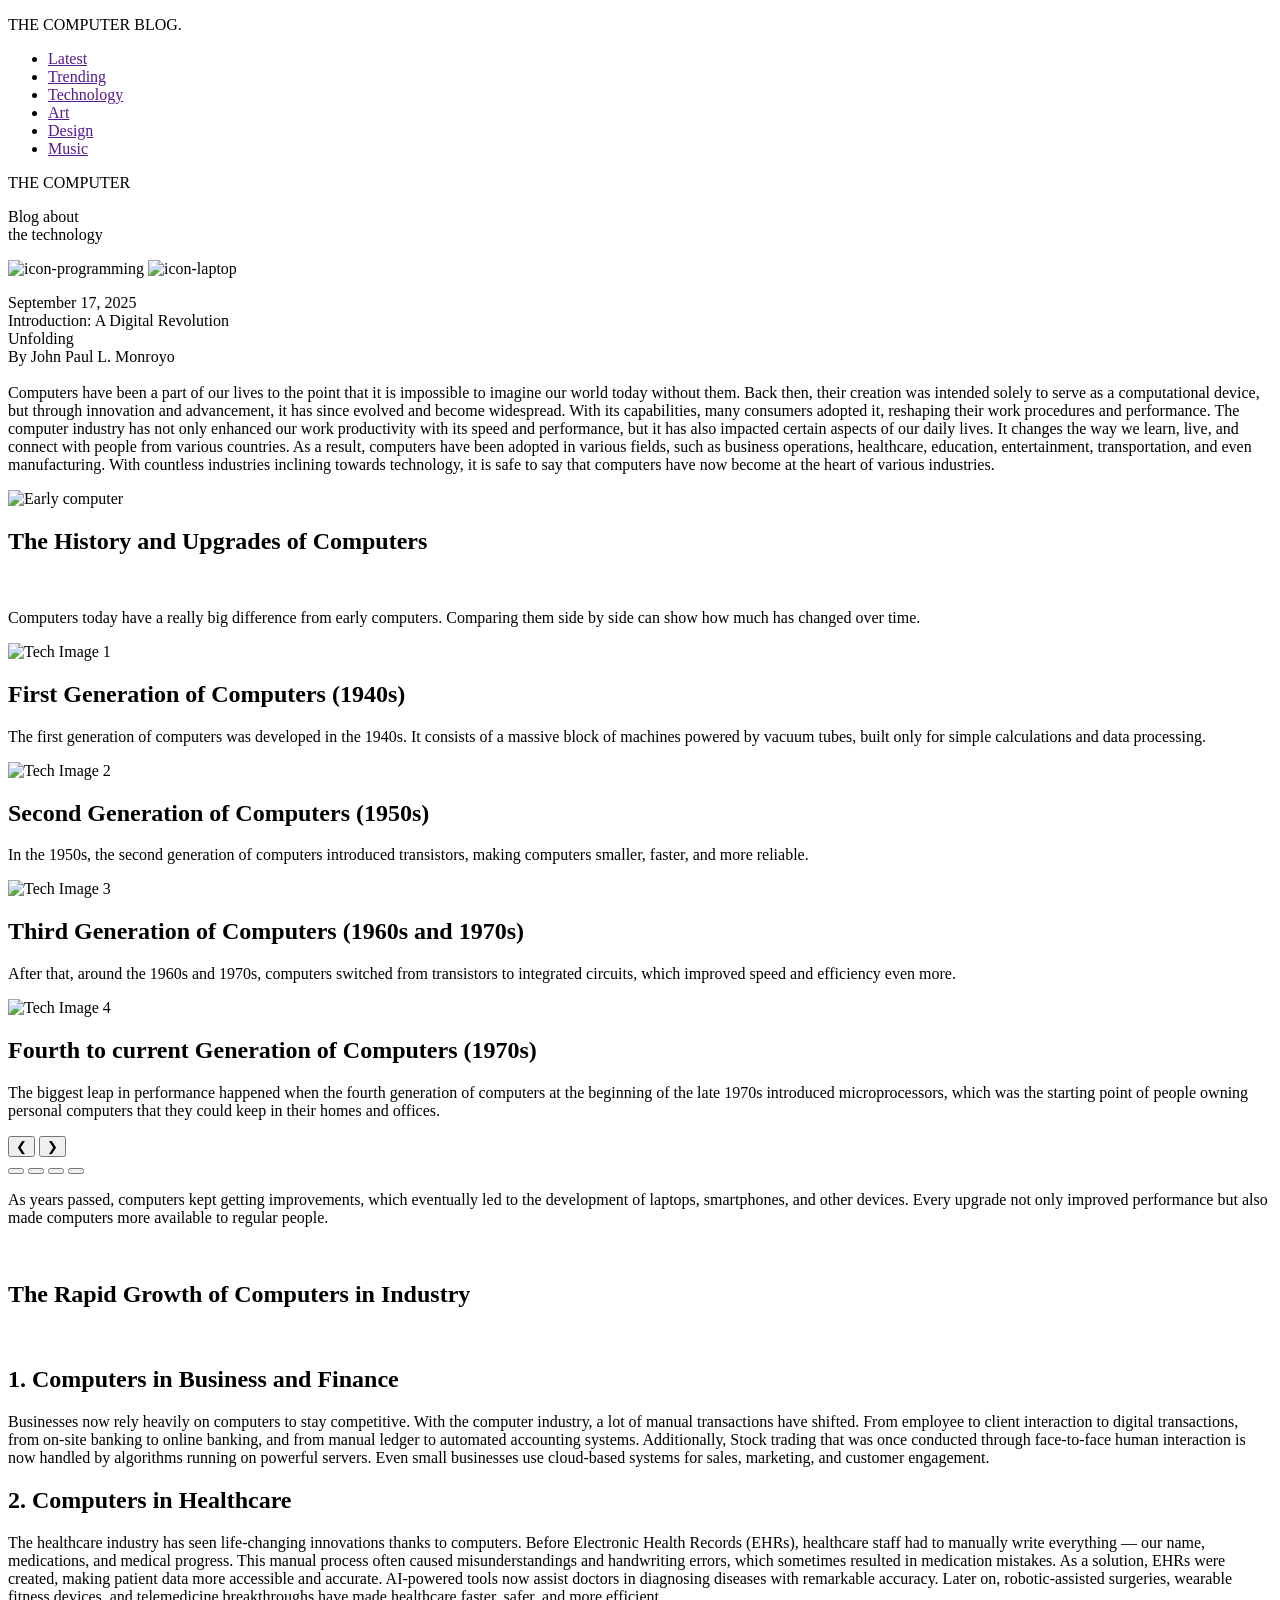
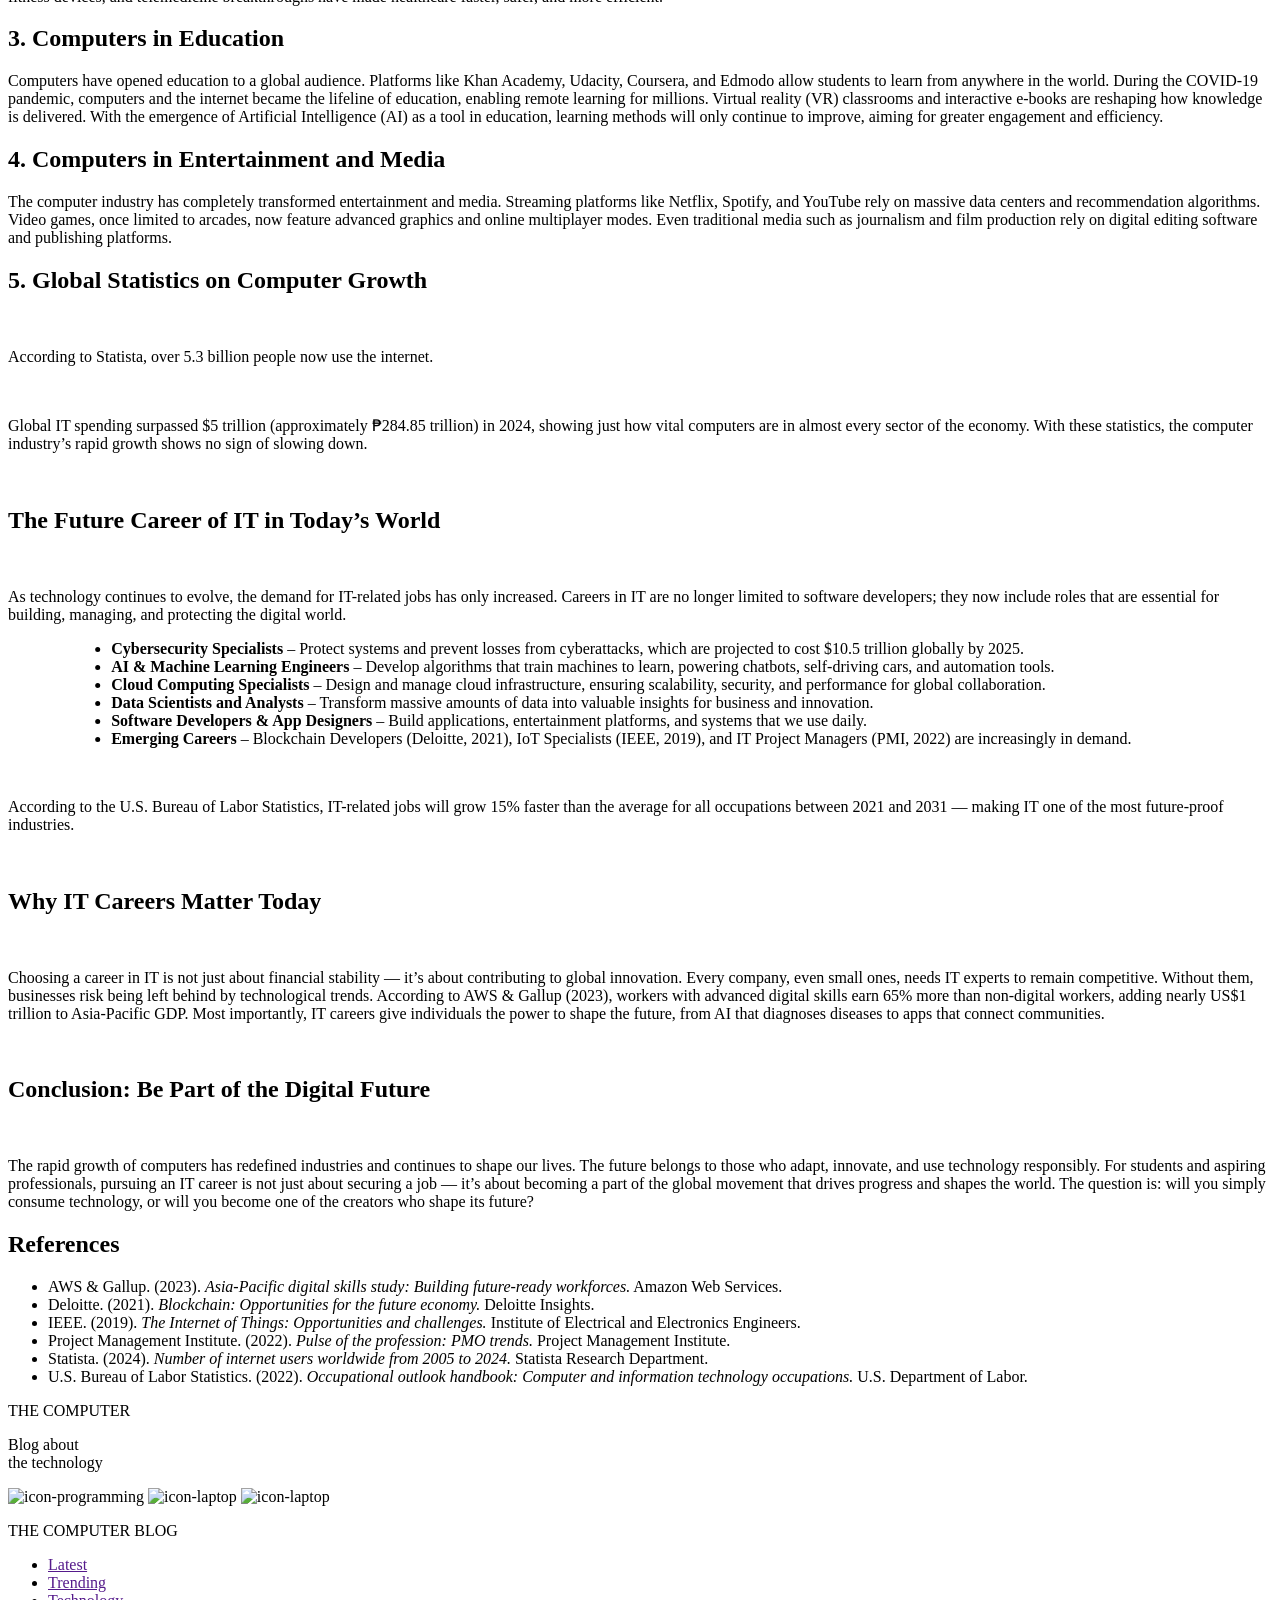
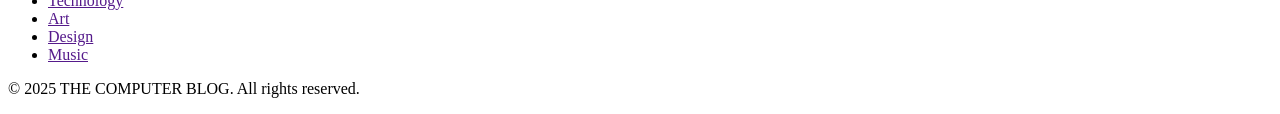
==== index.html @ 82be273a "Update and rename blog.html to index.html" ====
<!DOCTYPE html>
<html lang="en">
<head>
  <meta charset="UTF-8">
  <meta name="viewport" content="width=device-width, initial-scale=1.0">
  <title>The Canvas Blog</title>
  <link rel="stylesheet" href="/css/blog.css">
  <link rel="preconnect" href="https://fonts.googleapis.com">
  <link rel="preconnect" href="https://fonts.gstatic.com" crossorigin>
  <link href="https://fonts.googleapis.com/css2?family=Poppins:ital,wght@0,100;0,200;0,300;0,400;0,500;0,600;0,700;0,800;0,900;1,100;1,200;1,300;1,400;1,500;1,600;1,700;1,800;1,900&display=swap" rel="stylesheet">
  <style>
   
  </style>
</head>
<body>
  <header>
    <div class="top_content">
      <p class="title">THE COMPUTER BLOG.</p> 
      <nav>
        <ul>
          <li><a href="">Latest</a></li>
          <li><a href="">Trending</a></li>
          <li><a href="">Technology</a></li>
          <li><a href="">Art</a></li>
          <li><a href="">Design</a></li>
          <li><a href="">Music</a></li>
        </ul>
      </nav>
    </div>

    <div class="after_top_content addPaddingTop1 addPaddingBottom1">
      <div class="meta_holder">
        <p class="blogs_name">THE COMPUTER</p>
        <p class="blog_description">Blog about <br> the technology</p>
      </div>
      <div class="icons_after_top_content">
        <span class="icon"><img src="/img/web-programming.png" alt="icon-programming"></span>
        <span class="icon"><img src="/img/laptop.png" alt="icon-laptop"></span>
      </div>
    </div>

    <div class="introduction">
      <p class="intro-para">
        <span class="date">September 17, 2025</span><br>
        <span class="intro-title">Introduction: A Digital Revolution <br> Unfolding</span><br>
        <span class="author-name">By John Paul L. Monroyo</span><br><br>
        Computers have been a part of our lives to the point that it is impossible to imagine our world today
        without them. Back then, their creation was intended solely to serve as a computational device, but
        through innovation and advancement, it has since evolved and become widespread.
        With its capabilities, many consumers adopted it, reshaping their work procedures and
        performance. The computer industry has not only enhanced our work productivity with its speed
        and performance, but it has also impacted certain aspects of our daily lives.
        It changes the way we learn, live, and connect with people from various countries.
        As a result, computers have been adopted in various fields, such as business operations,
        healthcare, education, entertainment, transportation, and even manufacturing. With countless
        industries inclining towards technology, it is safe to say that computers have now become at the
        heart of various industries.
      </p>
      <img src="/img/early-computer.jpg" alt="Early computer" class="intro_computers_img">
    </div>
  </header>

  <div class="body">
    <section class="blog-section">
      <h2 class="big">The History and Upgrades of Computers</h2>
      <br>
      <p>
        Computers today have a really big difference from early computers. Comparing them side by side
            can show how much has changed over time. 
      </p>
      <div class="carousel">
      <div class="carousel-track">
        <div class="carousel-slide">
          <img src="/img/ENIAC-changing_a_tube_(cropped).jpg" alt="Tech Image 1">
          <div class="carousel-text">
            <h2>First Generation of Computers (1940s)</h2>
            <p>The first generation of computers was developed in the 1940s. It consists of a massive block of
            machines powered by vacuum tubes, built only for simple calculations and data processing.</p>
          </div>
        </div>
        <div class="carousel-slide">
          <img src="/img/harwell_cadet.jpg" alt="Tech Image 2">
          <div class="carousel-text">
            <h2>Second Generation of Computers (1950s)</h2>
            <p>In the 1950s, the second generation of computers introduced transistors, making computers
            smaller, faster, and more reliable. </p>
          </div>
        </div>
        <div class="carousel-slide">
          <img src="/img/NV_0222_Steber_Figure02.jpg" alt="Tech Image 3">
          <div class="carousel-text">
            <h2>Third Generation of Computers (1960s and 1970s)</h2>
            <p>After that, around the 1960s and 1970s, computers switched
            from transistors to integrated circuits, which improved speed and efficiency even more.</p>
          </div>
        </div>
        <div class="carousel-slide">
          <img src="/img/images (1).jpeg" alt="Tech Image 4">
          <div class="carousel-text">
            <h2>Fourth to current Generation of Computers (1970s)</h2>
            <p>The biggest leap in performance happened when the fourth generation of computers at the
            beginning of the late 1970s introduced microprocessors, which was the starting point of people
            owning personal computers that they could keep in their homes and offices.</p>
          </div>
        </div>
      </div>
      <button class="carousel-btn prev">&#10094;</button>
      <button class="carousel-btn next">&#10095;</button>
      <div class="carousel-indicators">
        <button class="active"></button>
        <button></button>
        <button></button>
        <button></button>
      </div>
    </div>
      <p>
            As years passed, computers kept getting improvements, which eventually led to the development of
            laptops, smartphones, and other devices. Every upgrade not only improved performance but also
            made computers more available to regular people.</p>
            <br>
    </section>

    <section class="blog-section">
  <h2 class="big">The Rapid Growth of Computers in Industry</h2>
  <br>

  <div class="accordion">
    <h2>1. Computers in Business and Finance</h2>
    <p>Businesses now rely heavily on computers to stay competitive. With the computer industry, a lot of
      manual transactions have shifted. From employee to client interaction to digital transactions, from
      on-site banking to online banking, and from manual ledger to automated accounting systems.
      Additionally, Stock trading that was once conducted through face-to-face human interaction is now
      handled by algorithms running on powerful servers. Even small businesses use cloud-based
      systems for sales, marketing, and customer engagement.</p>
  </div>

  <div class="accordion">
    <h2>2. Computers in Healthcare</h2>
    <p>The healthcare industry has seen life-changing innovations thanks to computers.
      Before Electronic Health Records (EHRs), healthcare staff had to manually write everything —
      our name, medications, and medical progress. This manual process often caused
      misunderstandings and handwriting errors, which sometimes resulted in medication mistakes.
      As a solution, EHRs were created, making patient data more accessible and accurate.
      AI-powered tools now assist doctors in diagnosing diseases with remarkable accuracy.
      Later on, robotic-assisted surgeries, wearable fitness devices, and telemedicine breakthroughs
      have made healthcare faster, safer, and more efficient.</p>
  </div>

  <div class="accordion">
    <h2>3. Computers in Education</h2>
    <p>Computers have opened education to a global audience. Platforms like Khan Academy,
      Udacity, Coursera, and Edmodo allow students to learn from anywhere in the world.
      During the COVID-19 pandemic, computers and the internet became the lifeline of education,
      enabling remote learning for millions. Virtual reality (VR) classrooms and interactive e-books
      are reshaping how knowledge is delivered. With the emergence of Artificial Intelligence (AI)
      as a tool in education, learning methods will only continue to improve, aiming for
      greater engagement and efficiency.</p>
  </div>

  <div class="accordion">
    <h2>4. Computers in Entertainment and Media</h2>
    <p>The computer industry has completely transformed entertainment and media.
      Streaming platforms like Netflix, Spotify, and YouTube rely on massive data centers and
      recommendation algorithms. Video games, once limited to arcades, now feature advanced
      graphics and online multiplayer modes. Even traditional media such as journalism and film
      production rely on digital editing software and publishing platforms.</p>
  </div>

  <div class="accordion">
    <h2>5. Global Statistics on Computer Growth</h2>
    <img src="img/internet_users.png" alt="">
    <p>According to Statista, over 5.3 billion people now use the internet.</p>
    <img src="img/it_spending.png" alt="">
    <p> Global IT spending
      surpassed $5 trillion (approximately ₱284.85 trillion) in 2024, showing just how vital
      computers are in almost every sector of the economy. With these statistics, the computer
      industry’s rapid growth shows no sign of slowing down.</p>
  </div>
  <br>
</section>

<script>
document.querySelectorAll('.accordion h2').forEach(h2 => {
  h2.addEventListener('click', () => {
    const parent = h2.parentElement;
    parent.classList.toggle('active');
  });
});
</script>


        <section class="blog-section">
        <h2 class="big">The Future Career of IT in Today’s World</h2>
        <br>
        <p>As technology continues to evolve, the demand for IT-related jobs has only increased.
        Careers in IT are no longer limited to software developers; they now include roles that are
        essential for building, managing, and protecting the digital world.</p>
        
        <ul style="transform: translateX(5%);">
            <li><strong>Cybersecurity Specialists</strong> – Protect systems and prevent losses
            from cyberattacks, which are projected to cost $10.5 trillion globally by 2025.</li>
            <li><strong>AI & Machine Learning Engineers</strong> – Develop algorithms that train
            machines to learn, powering chatbots, self-driving cars, and automation tools.</li>
            <li><strong>Cloud Computing Specialists</strong> – Design and manage cloud infrastructure,
            ensuring scalability, security, and performance for global collaboration.</li>
            <li><strong>Data Scientists and Analysts</strong> – Transform massive amounts of data into
            valuable insights for business and innovation.</li>
            <li><strong>Software Developers & App Designers</strong> – Build applications,
            entertainment platforms, and systems that we use daily.</li>
            <li><strong>Emerging Careers</strong> – Blockchain Developers (Deloitte, 2021),
            IoT Specialists (IEEE, 2019), and IT Project Managers (PMI, 2022) are
            increasingly in demand.</li>
        </ul>
        <br>

        <p>According to the U.S. Bureau of Labor Statistics, IT-related jobs will grow 15% faster
        than the average for all occupations between 2021 and 2031 — making IT one of the most
        future-proof industries.</p>
        </section>

        <br>
        <section class="blog-section">
        <h2 class="big">Why IT Careers Matter Today</h2><br>
        <p>Choosing a career in IT is not just about financial stability — it’s about contributing to
        global innovation. Every company, even small ones, needs IT experts to remain competitive.
        Without them, businesses risk being left behind by technological trends.
        According to AWS & Gallup (2023), workers with advanced digital skills earn
        65% more than non-digital workers, adding nearly US$1 trillion to Asia-Pacific GDP.
        Most importantly, IT careers give individuals the power to shape the future,
        from AI that diagnoses diseases to apps that connect communities.</p>
        </section>
<br>
        <section class="blog-section">
        <h2 class="big">Conclusion: Be Part of the Digital Future</h2><br>
        <p>The rapid growth of computers has redefined industries and continues to shape our lives.
        The future belongs to those who adapt, innovate, and use technology responsibly.
        For students and aspiring professionals, pursuing an IT career is not just about securing
        a job — it’s about becoming a part of the global movement that drives progress and shapes
        the world. The question is: will you simply consume technology, or will you become one
        of the creators who shape its future?</p>
        </section>

    <!-- References Section -->
    <section class="references-section">
      <h2>References</h2>
      <ul>
        <li>AWS & Gallup. (2023). <em>Asia-Pacific digital skills study: Building future-ready workforces.</em> Amazon Web Services.</li>
        <li>Deloitte. (2021). <em>Blockchain: Opportunities for the future economy.</em> Deloitte Insights.</li>
        <li>IEEE. (2019). <em>The Internet of Things: Opportunities and challenges.</em> Institute of Electrical and Electronics Engineers.</li>
        <li>Project Management Institute. (2022). <em>Pulse of the profession: PMO trends.</em> Project Management Institute.</li>
        <li>Statista. (2024). <em>Number of internet users worldwide from 2005 to 2024.</em> Statista Research Department.</li>
        <li>U.S. Bureau of Labor Statistics. (2022). <em>Occupational outlook handbook: Computer and information technology occupations.</em> U.S. Department of Labor.</li>
      </ul>
    </section>
  </div>

  <footer>
    <div class="after_top_content">
      <div class="meta_holder">
        <p class="blogs_name">THE COMPUTER</p>
        <p class="blog_description">Blog about <br> the technology</p>
      </div>
      <div class="icons_after_top_content">
        <span class="icon"><img src="/img/twitter.png" alt="icon-programming"></span>
        <span class="icon"><img src="/img/facebook.png" alt="icon-laptop"></span>
        <span class="icon"><img src="/img/github.png" alt="icon-laptop"></span>
      </div>
    </div>

    <div class="bottom-nav">
        <p class="title">THE COMPUTER BLOG</p>
        <nav>
        <ul>
          <li><a href="">Latest</a></li>
          <li><a href="">Trending</a></li>
          <li><a href="">Technology</a></li>
          <li><a href="">Art</a></li>
          <li><a href="">Design</a></li>
          <li><a href="">Music</a></li>
        </ul>
        </nav>
        <p class="blogs-reserved">© 2025 THE COMPUTER BLOG. All rights reserved.</p>
    </div>
    
  </footer>

   <script>
    const track = document.querySelector('.carousel-track');
    const slides = Array.from(track.children);
    const prevBtn = document.querySelector('.carousel-btn.prev');
    const nextBtn = document.querySelector('.carousel-btn.next');
    const indicators = document.querySelectorAll('.carousel-indicators button');
    let currentIndex = 0;

    function updateCarousel(index) {
      track.style.transform = `translateX(-${index * 100}%)`;
      indicators.forEach((btn, i) => btn.classList.toggle('active', i === index));
    }

    nextBtn.addEventListener('click', () => {
      currentIndex = (currentIndex + 1) % slides.length;
      updateCarousel(currentIndex);
    });

    prevBtn.addEventListener('click', () => {
      currentIndex = (currentIndex - 1 + slides.length) % slides.length;
      updateCarousel(currentIndex);
    });

    indicators.forEach((btn, i) => {
      btn.addEventListener('click', () => {
        currentIndex = i;
        updateCarousel(currentIndex);
      });
    });

  </script>
</body>
</html>
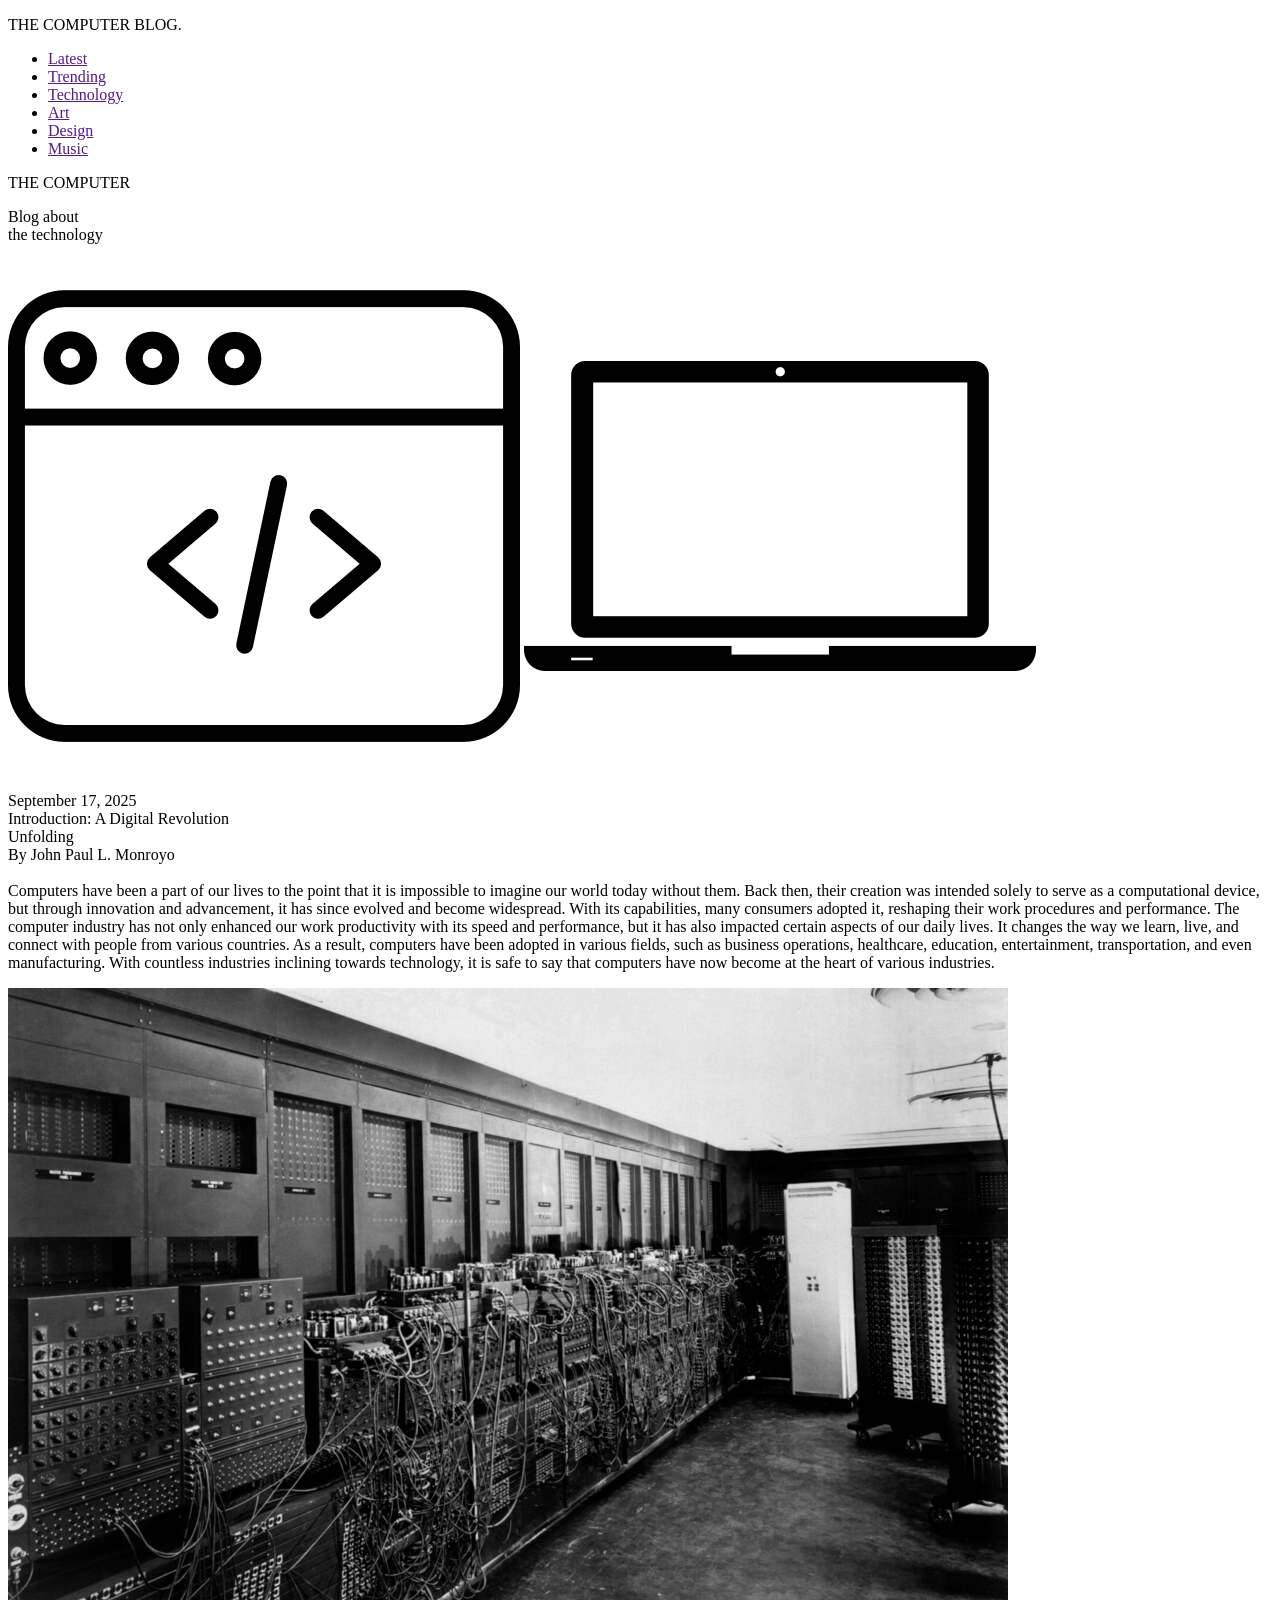
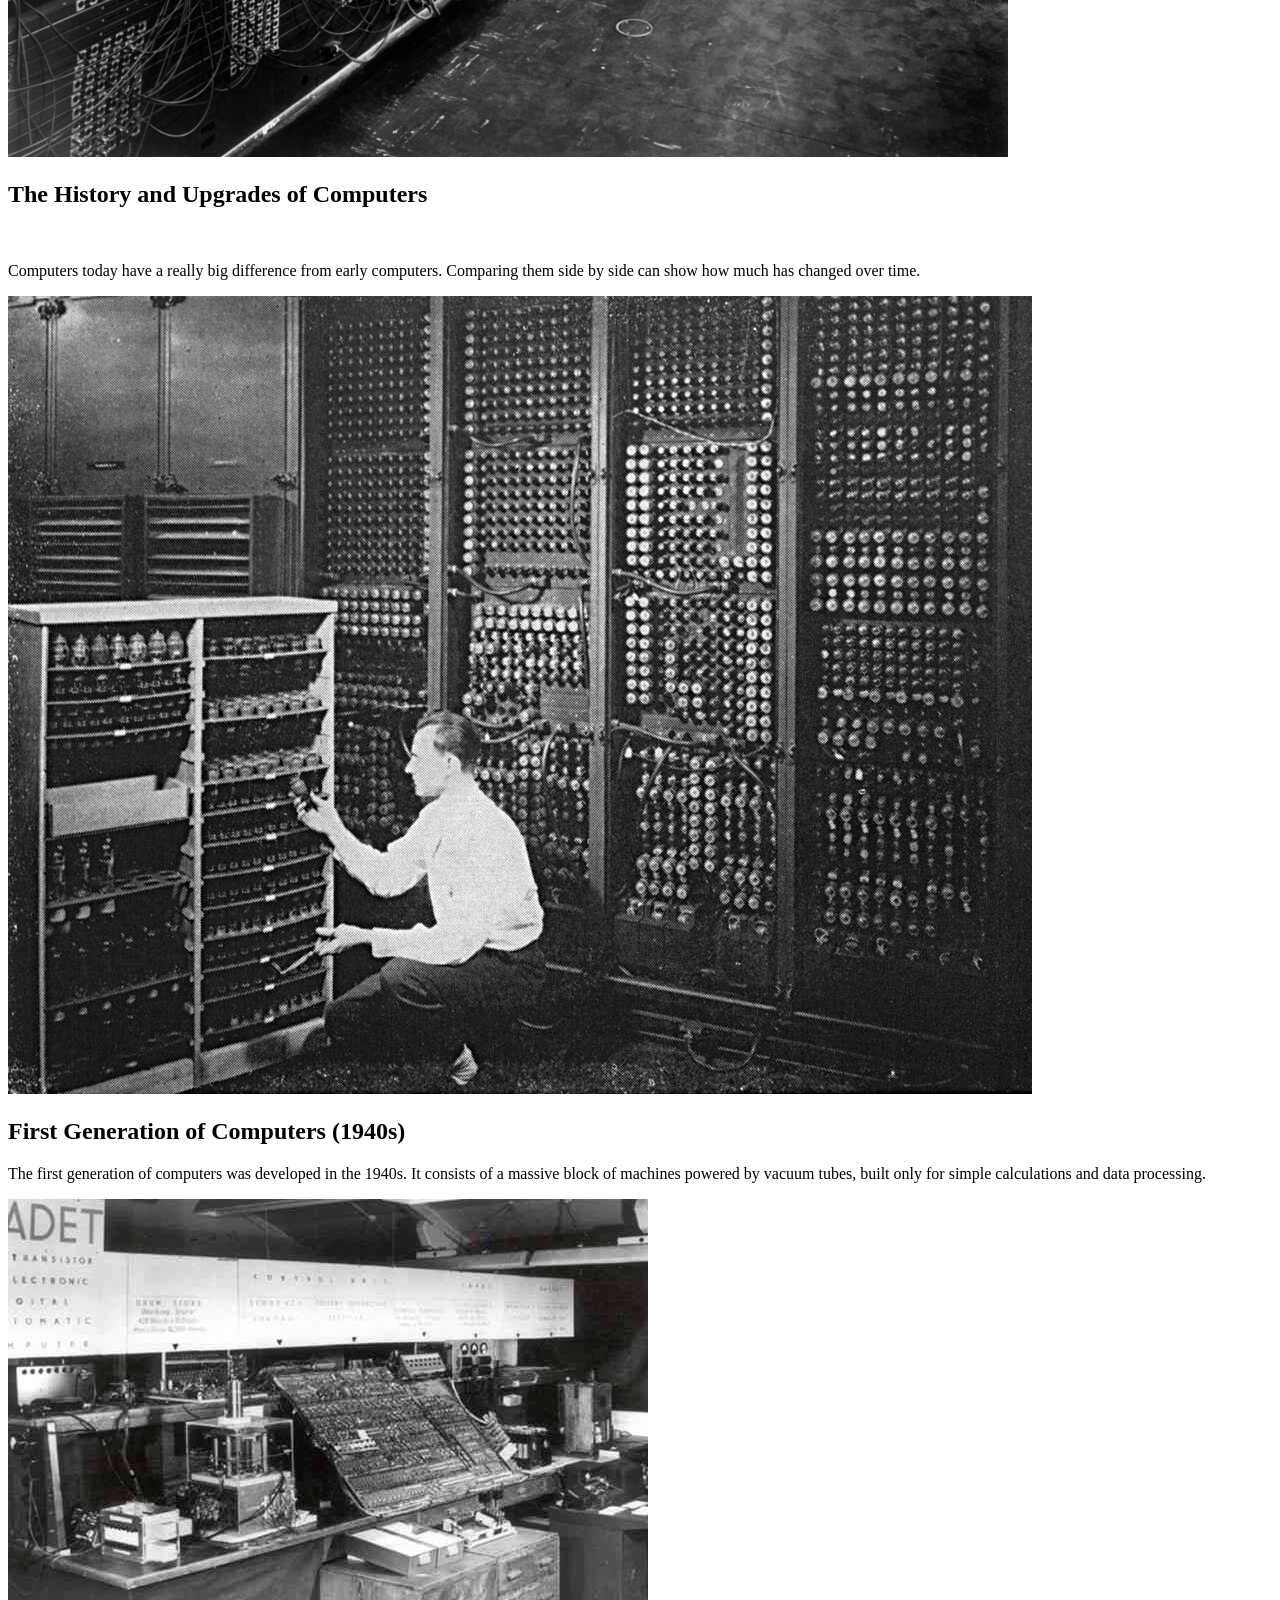
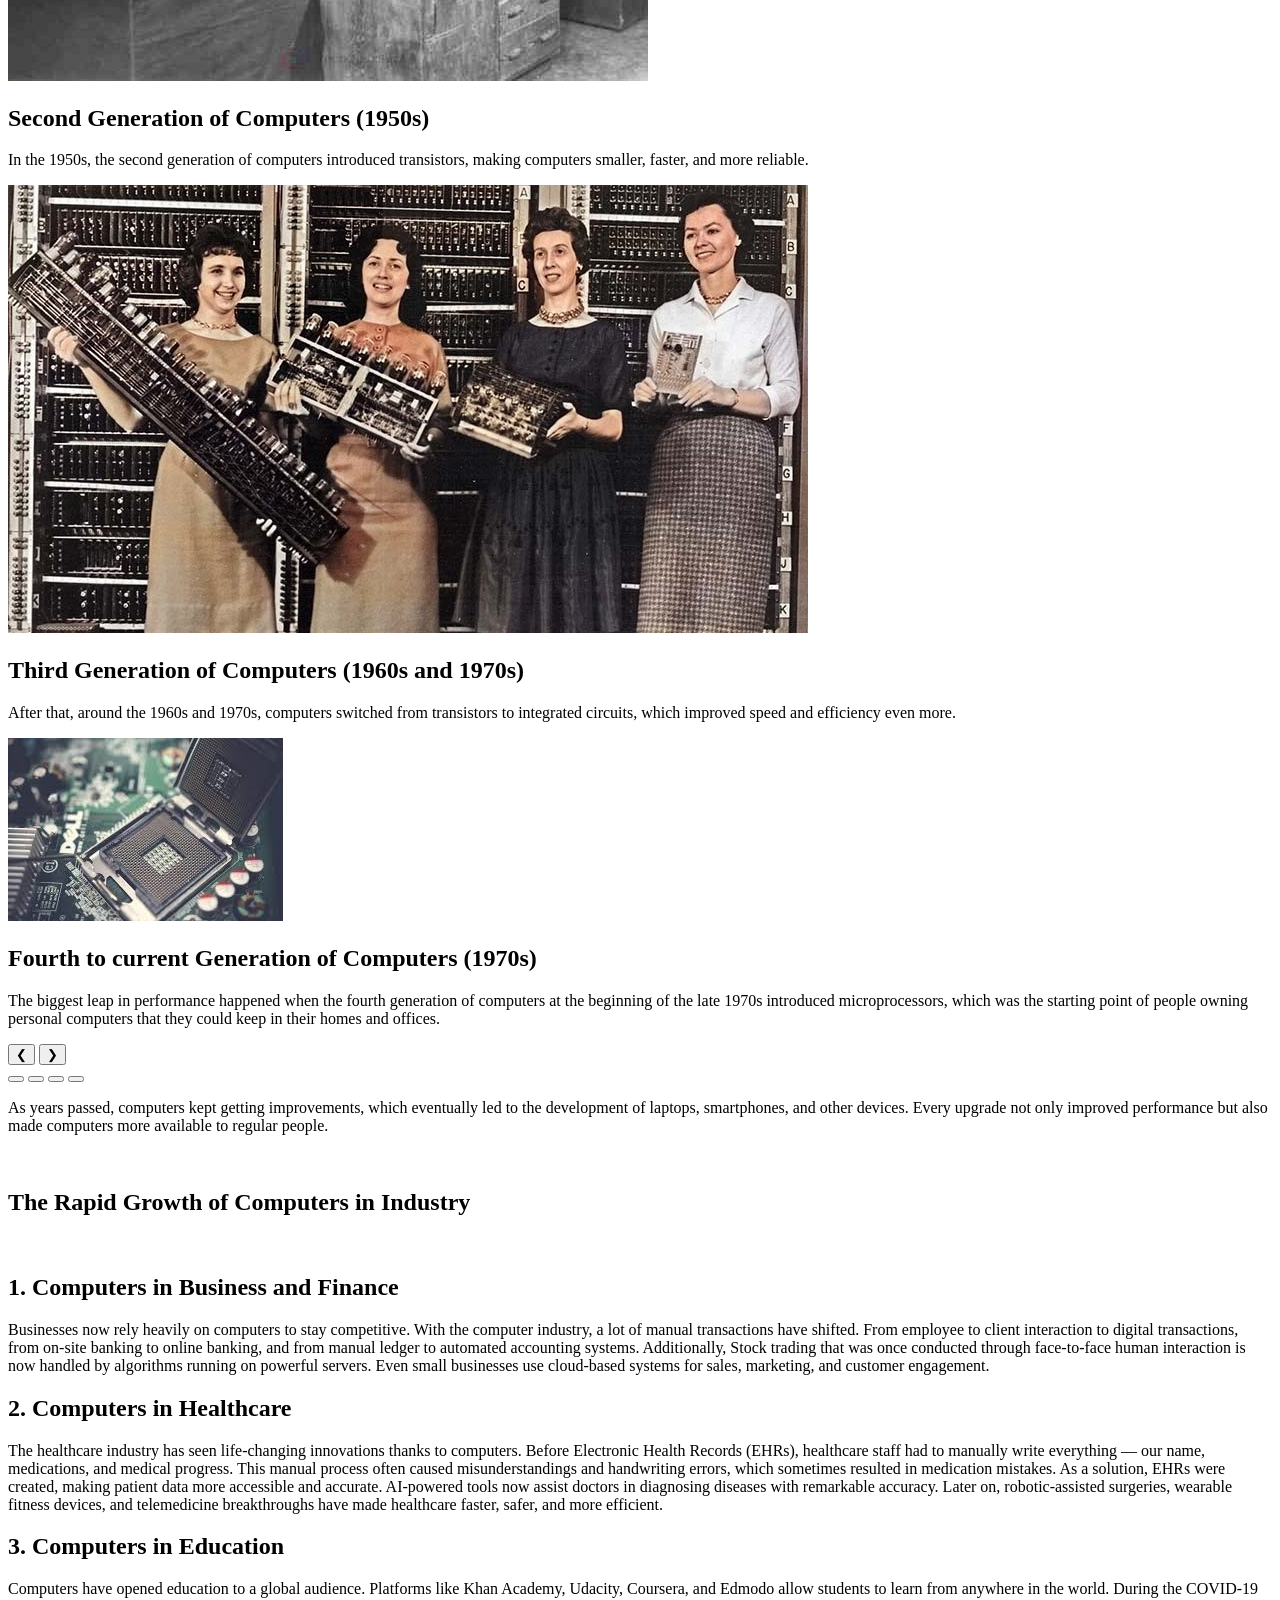
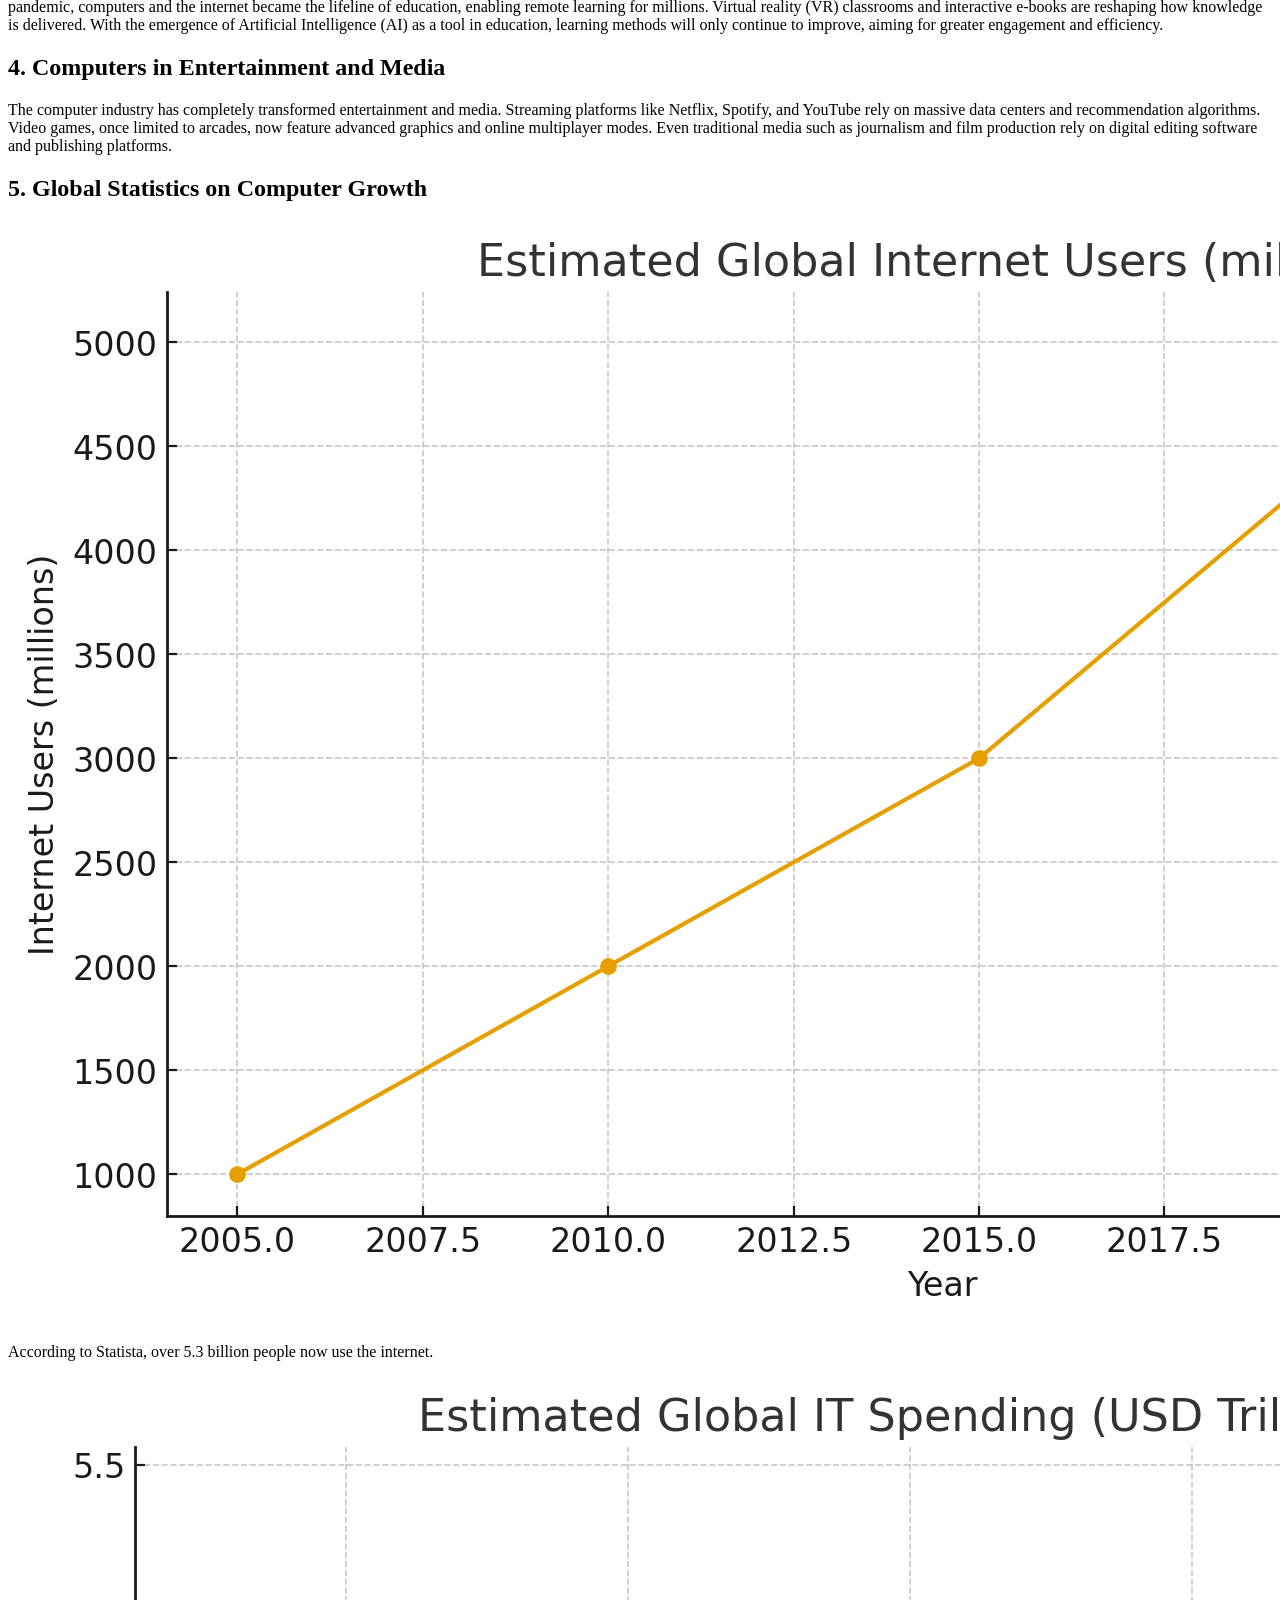
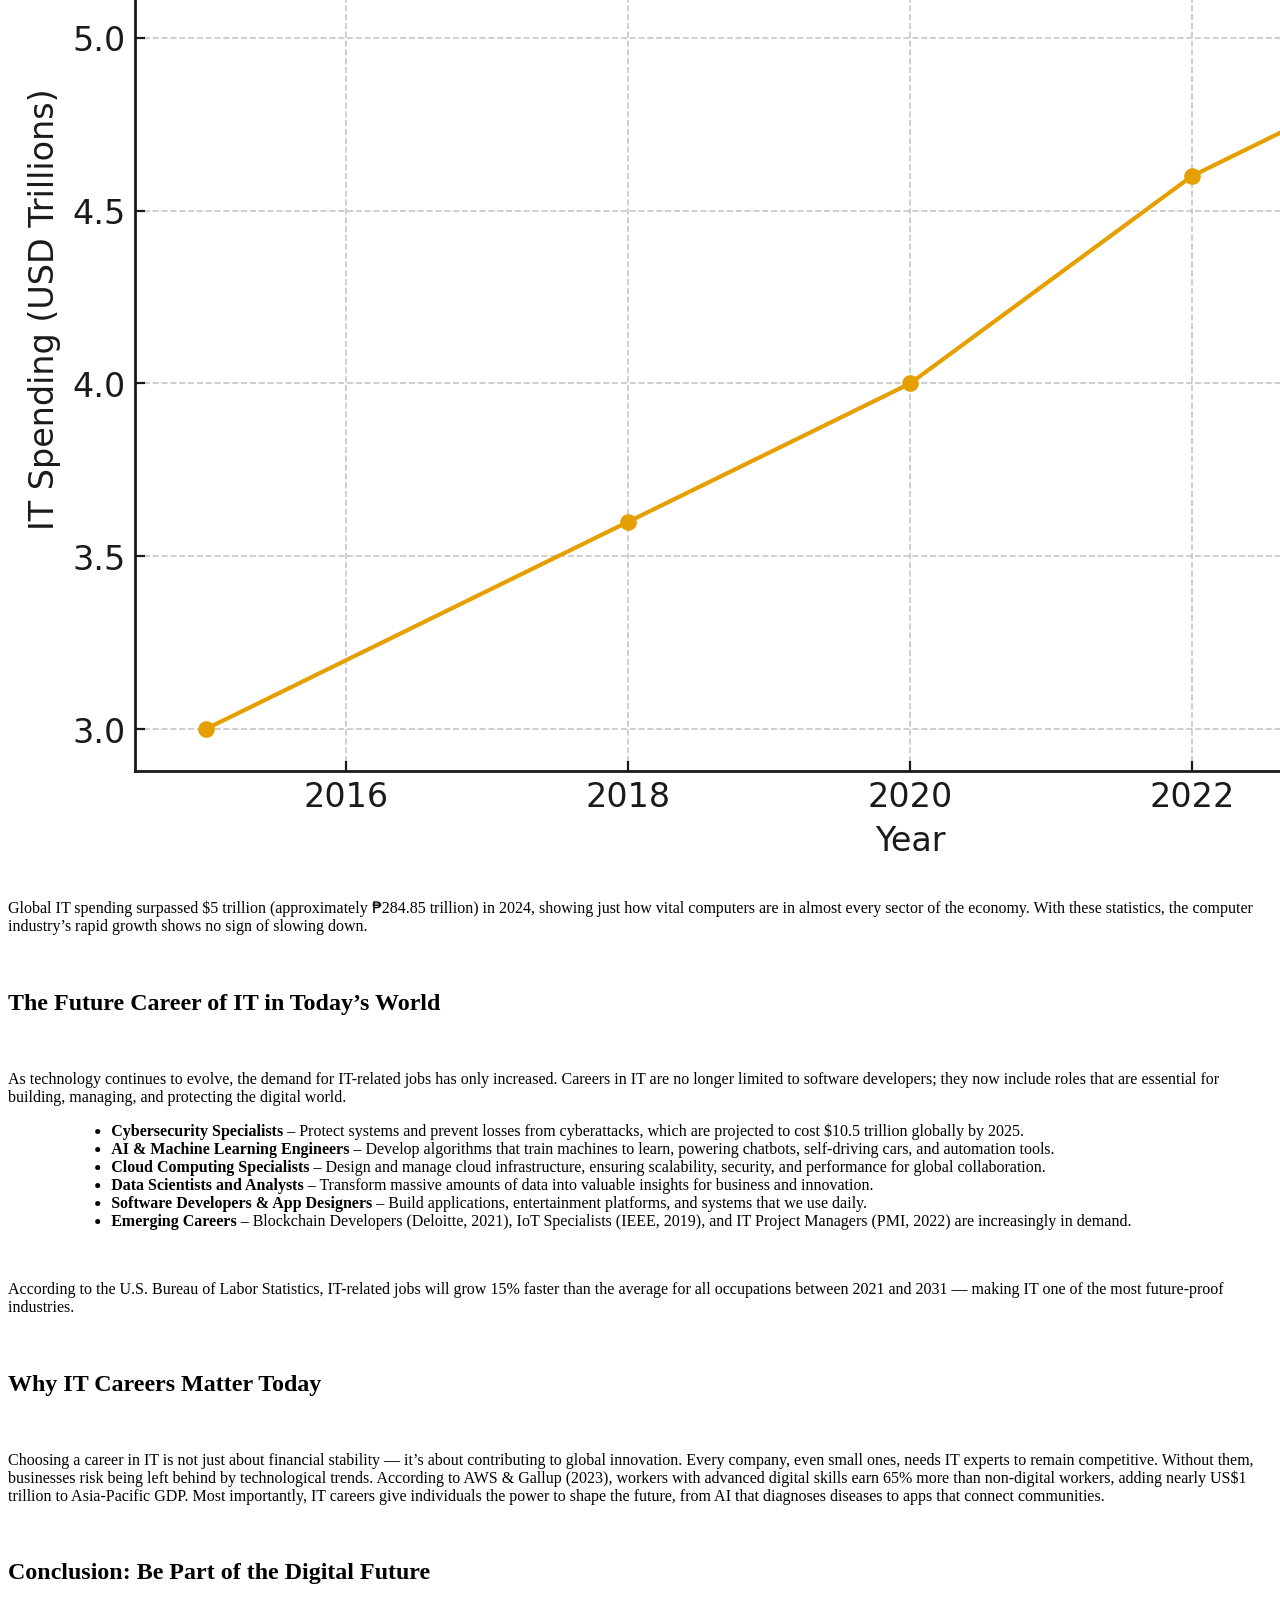
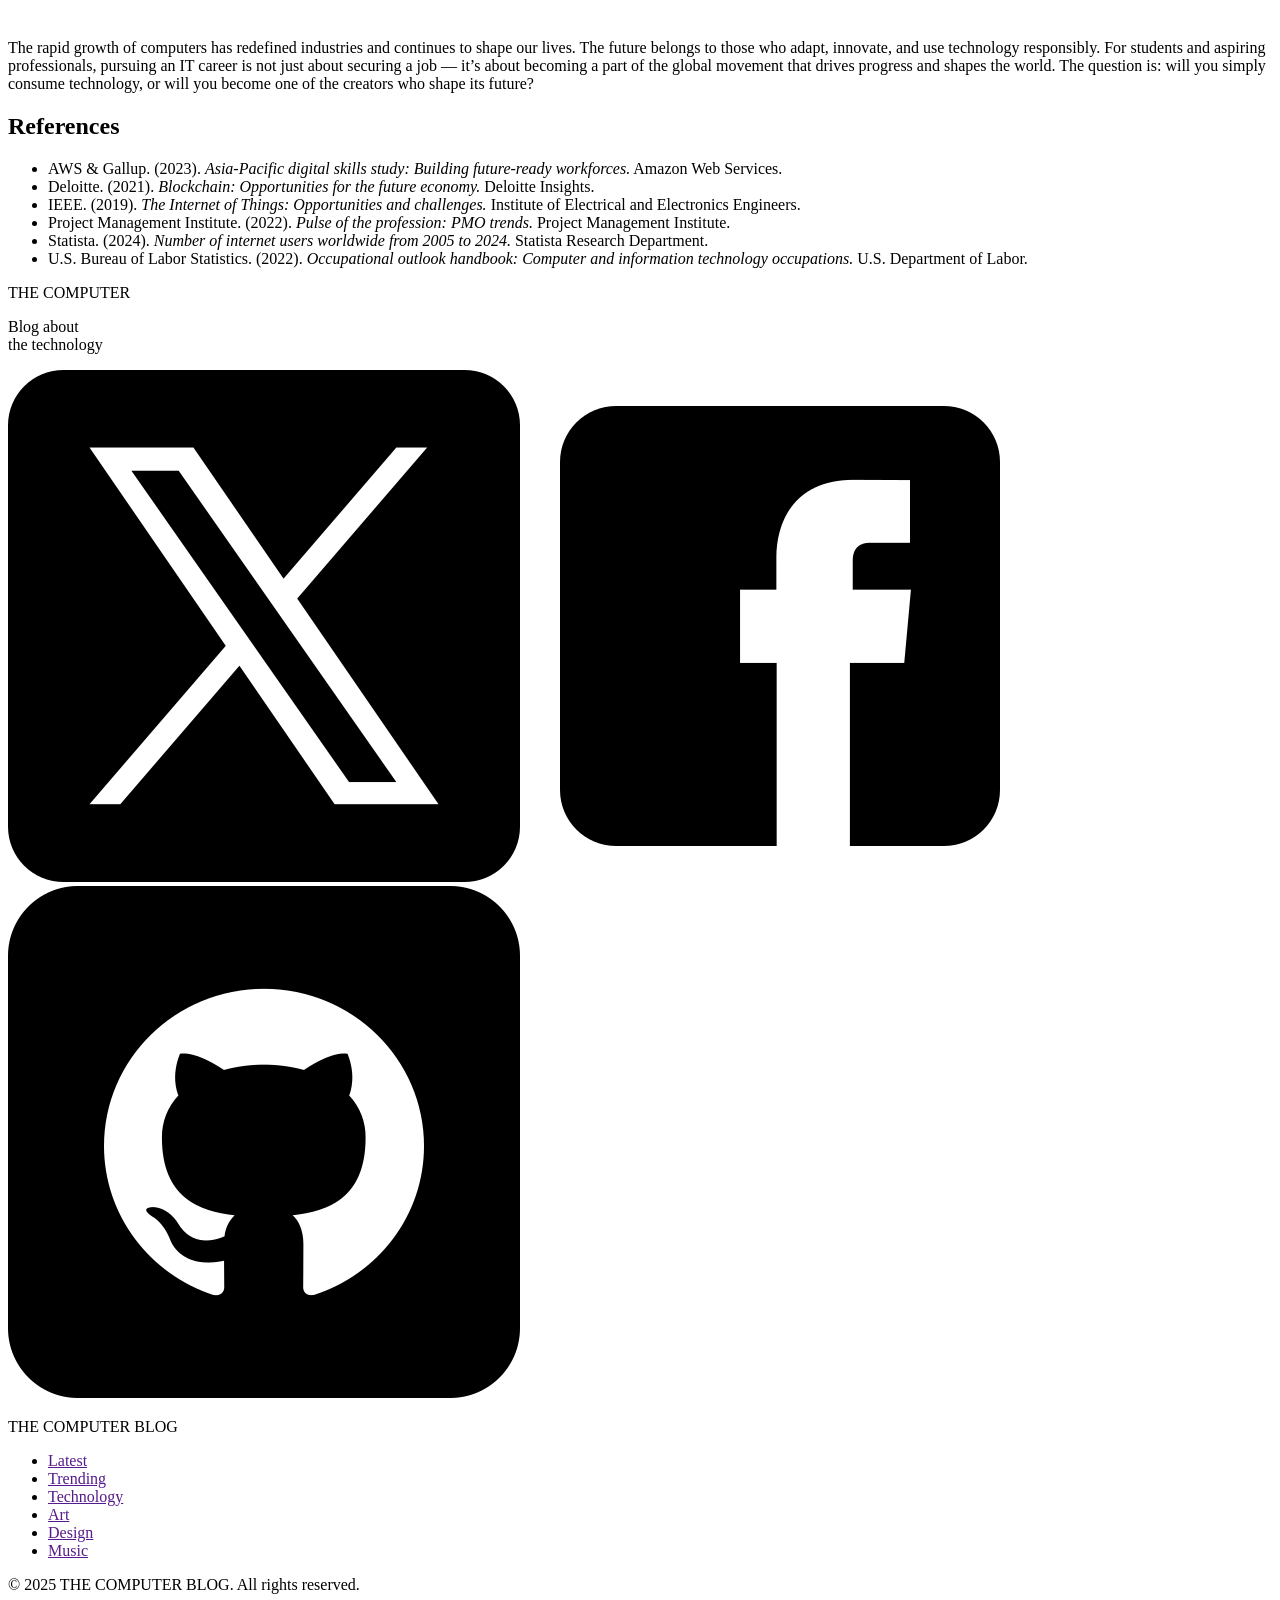
==== commit 8dde9e2c: "Update index.html" ====
--- a/index.html
+++ b/index.html
@@ -4,7 +4,7 @@
   <meta charset="UTF-8">
   <meta name="viewport" content="width=device-width, initial-scale=1.0">
   <title>The Canvas Blog</title>
-  <link rel="stylesheet" href="/css/blog.css">
+  <link rel="stylesheet" href="/css/style.css">
   <link rel="preconnect" href="https://fonts.googleapis.com">
   <link rel="preconnect" href="https://fonts.gstatic.com" crossorigin>
   <link href="https://fonts.googleapis.com/css2?family=Poppins:ital,wght@0,100;0,200;0,300;0,400;0,500;0,600;0,700;0,800;0,900;1,100;1,200;1,300;1,400;1,500;1,600;1,700;1,800;1,900&display=swap" rel="stylesheet">
@@ -317,3 +317,4 @@
   </script>
 </body>
 </html>
+
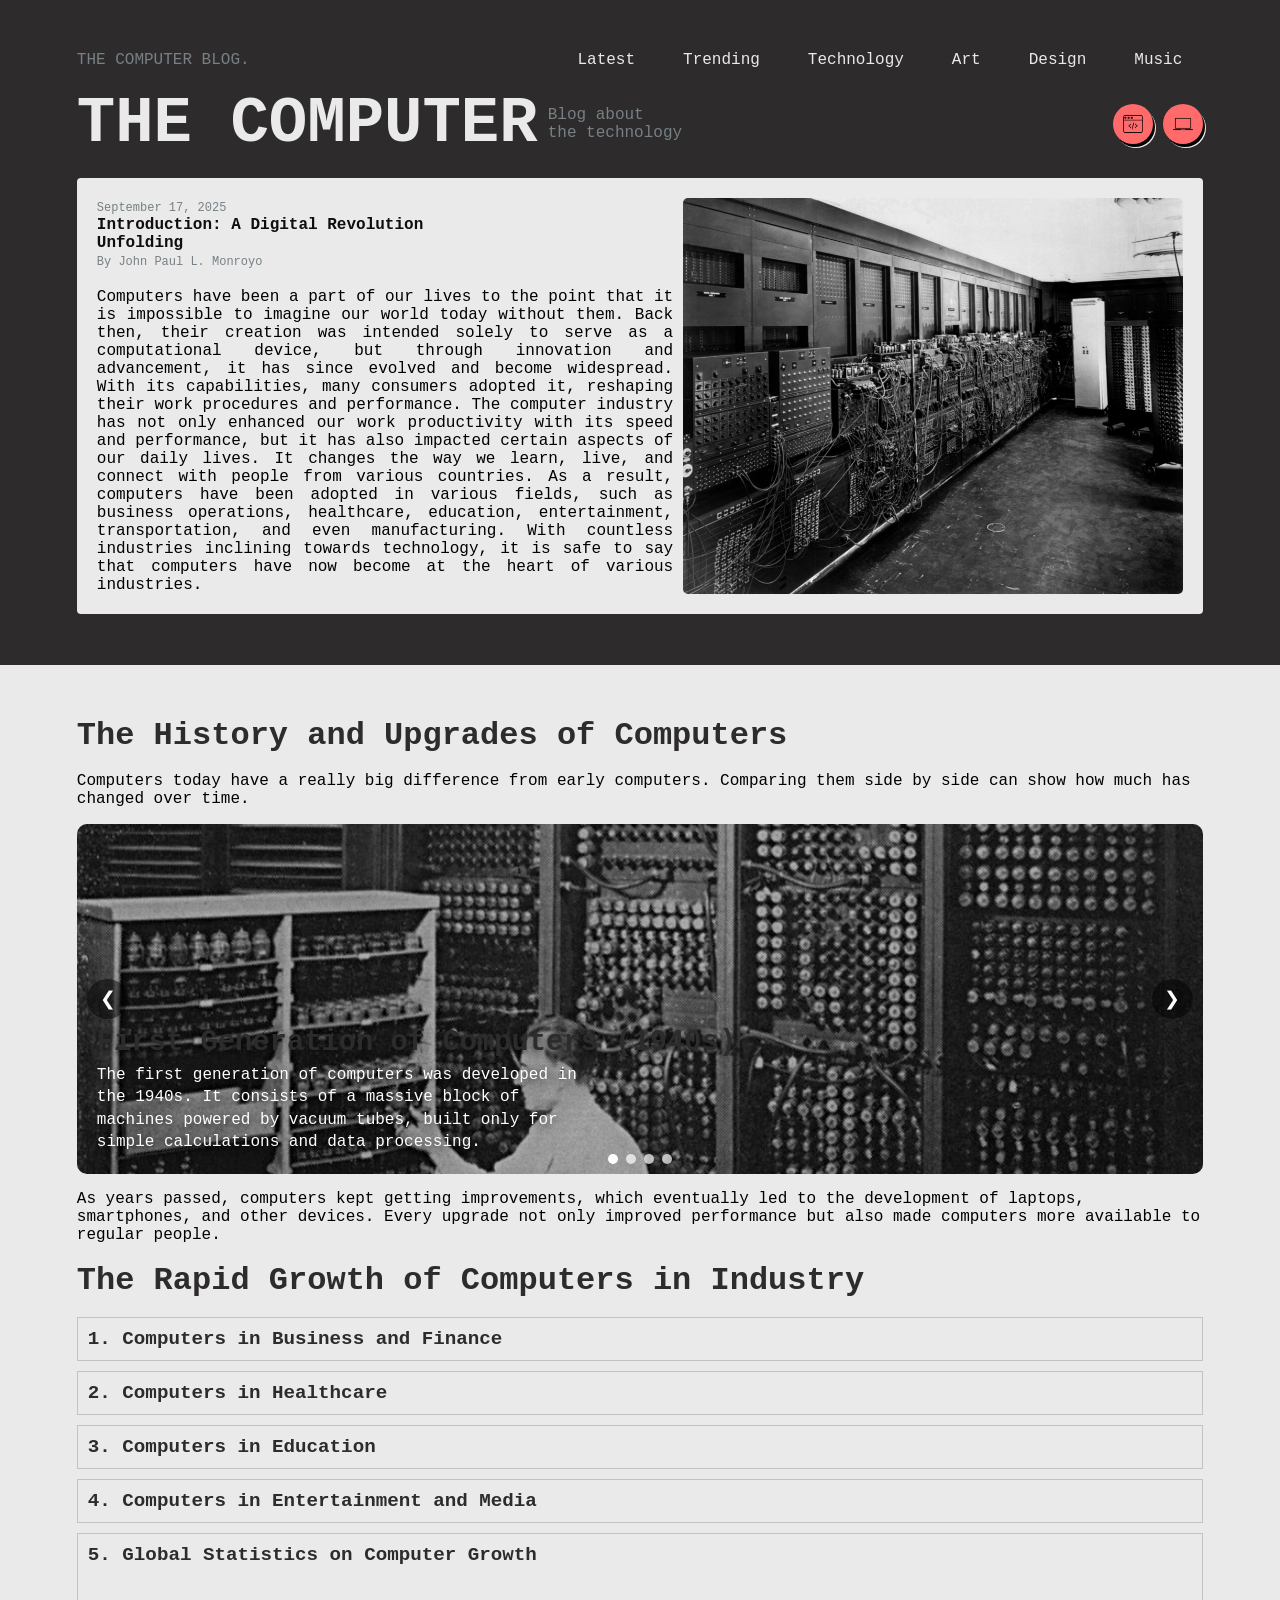
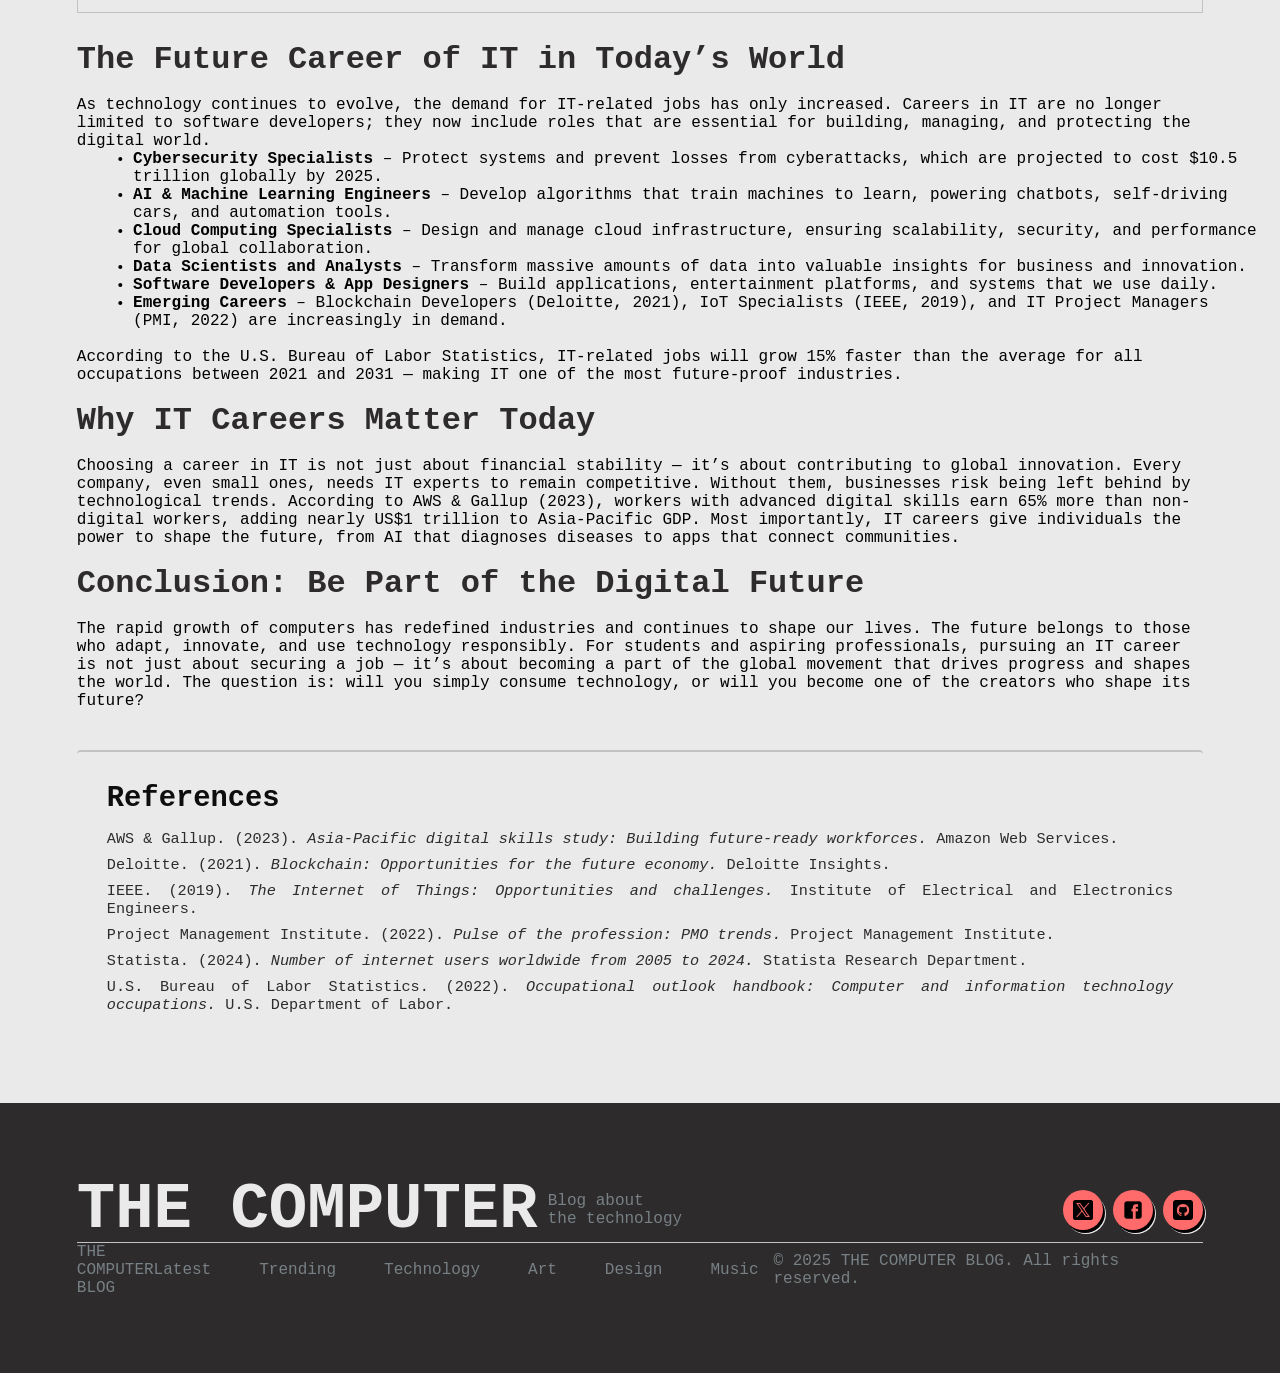
==== commit c7f294d9: "Update index.html" ====
--- a/index.html
+++ b/index.html
@@ -4,7 +4,7 @@
   <meta charset="UTF-8">
   <meta name="viewport" content="width=device-width, initial-scale=1.0">
   <title>The Canvas Blog</title>
-  <link rel="stylesheet" href="/css/style.css">
+  <link rel="stylesheet" href="css/style.css">
   <link rel="preconnect" href="https://fonts.googleapis.com">
   <link rel="preconnect" href="https://fonts.gstatic.com" crossorigin>
   <link href="https://fonts.googleapis.com/css2?family=Poppins:ital,wght@0,100;0,200;0,300;0,400;0,500;0,600;0,700;0,800;0,900;1,100;1,200;1,300;1,400;1,500;1,600;1,700;1,800;1,900&display=swap" rel="stylesheet">
@@ -34,8 +34,8 @@
         <p class="blog_description">Blog about <br> the technology</p>
       </div>
       <div class="icons_after_top_content">
-        <span class="icon"><img src="/img/web-programming.png" alt="icon-programming"></span>
-        <span class="icon"><img src="/img/laptop.png" alt="icon-laptop"></span>
+        <span class="icon"><img src="img/web-programming.png" alt="icon-programming"></span>
+        <span class="icon"><img src="img/laptop.png" alt="icon-laptop"></span>
       </div>
     </div>
 
@@ -56,7 +56,7 @@
         industries inclining towards technology, it is safe to say that computers have now become at the
         heart of various industries.
       </p>
-      <img src="/img/early-computer.jpg" alt="Early computer" class="intro_computers_img">
+      <img src="img/early-computer.jpg" alt="Early computer" class="intro_computers_img">
     </div>
   </header>
 
@@ -71,7 +71,7 @@
       <div class="carousel">
       <div class="carousel-track">
         <div class="carousel-slide">
-          <img src="/img/ENIAC-changing_a_tube_(cropped).jpg" alt="Tech Image 1">
+          <img src="img/ENIAC-changing_a_tube_(cropped).jpg" alt="Tech Image 1">
           <div class="carousel-text">
             <h2>First Generation of Computers (1940s)</h2>
             <p>The first generation of computers was developed in the 1940s. It consists of a massive block of
@@ -79,7 +79,7 @@
           </div>
         </div>
         <div class="carousel-slide">
-          <img src="/img/harwell_cadet.jpg" alt="Tech Image 2">
+          <img src="img/harwell_cadet.jpg" alt="Tech Image 2">
           <div class="carousel-text">
             <h2>Second Generation of Computers (1950s)</h2>
             <p>In the 1950s, the second generation of computers introduced transistors, making computers
@@ -87,7 +87,7 @@
           </div>
         </div>
         <div class="carousel-slide">
-          <img src="/img/NV_0222_Steber_Figure02.jpg" alt="Tech Image 3">
+          <img src="img/NV_0222_Steber_Figure02.jpg" alt="Tech Image 3">
           <div class="carousel-text">
             <h2>Third Generation of Computers (1960s and 1970s)</h2>
             <p>After that, around the 1960s and 1970s, computers switched
@@ -95,7 +95,7 @@
           </div>
         </div>
         <div class="carousel-slide">
-          <img src="/img/images (1).jpeg" alt="Tech Image 4">
+          <img src="img/images (1).jpeg" alt="Tech Image 4">
           <div class="carousel-text">
             <h2>Fourth to current Generation of Computers (1970s)</h2>
             <p>The biggest leap in performance happened when the fourth generation of computers at the
@@ -261,9 +261,9 @@
         <p class="blog_description">Blog about <br> the technology</p>
       </div>
       <div class="icons_after_top_content">
-        <span class="icon"><img src="/img/twitter.png" alt="icon-programming"></span>
-        <span class="icon"><img src="/img/facebook.png" alt="icon-laptop"></span>
-        <span class="icon"><img src="/img/github.png" alt="icon-laptop"></span>
+        <span class="icon"><img src="img/twitter.png" alt="icon-programming"></span>
+        <span class="icon"><img src="img/facebook.png" alt="icon-laptop"></span>
+        <span class="icon"><img src="img/github.png" alt="icon-laptop"></span>
       </div>
     </div>
 
@@ -318,3 +318,4 @@
 </body>
 </html>
 
+
--- a/css/style.css
+++ b/css/style.css
@@ -0,0 +1,390 @@
+*{
+        padding: 0;
+        margin: 0;
+        box-sizing: border-box;
+        font-family: 'poppins','Courier New', Courier, monospace;
+    }
+
+    ::-webkit-scrollbar{
+        background-color: #2e2b2c;
+    }
+
+    ::-webkit-scrollbar-thumb{
+        background-color: #778084;
+        border-radius: 30px;
+    }
+    body{
+        background-color: #2e2b2c;
+
+    }
+    header{
+        width: 100%;
+        padding: 4% 6%;
+        display: flex;
+        flex-direction: column;
+        align-content: center;
+        justify-content: space-evenly;
+    }
+
+    .addPaddingTop1{
+        padding-top: 2%;
+    }
+
+    .addPaddingBottom1{
+        padding-bottom: 2%;
+    }
+    
+
+    footer{
+        width: 100%;
+        padding: 4% 6%;
+        height: 30vh;
+        display: flex;
+        flex-direction: column;
+        align-content: center;
+        justify-content: space-evenly;
+
+    }
+
+    .top_content{
+        display: flex;
+        width: 100%;
+        align-items: center;
+        justify-content: space-between;
+    }
+
+    nav{
+        flex: 5;
+    }
+
+    nav ul {
+        display: flex;
+        gap: 3rem;
+        padding: 0;
+        margin: 0;
+    }
+    nav ul li {
+        list-style: none;
+    }
+    nav ul li a {
+        color: #eaeaea;
+        text-decoration: none;
+        font-weight: 500;
+        transition: color 0.3s ease;
+    }
+    nav ul li a:hover {
+        color: #ff6b6b;
+    }
+
+    .after_top_content{
+        display: flex;
+        width: 100%;
+        justify-content: space-between; 
+        align-items: center;
+    }
+    .title{
+        color: #778084;
+        flex: 4;
+    }
+    .meta_holder{
+        display: flex;
+        height: 4rem;
+        align-items: center;
+        justify-content: center;
+        gap: 10px;
+    }
+
+    .blogs_name{
+        color: #eaeaea;
+        font-size: 4rem;
+        font-weight: 900;
+    }
+    
+    .blog_description{
+        color: #778084;
+        font-weight: 500;
+    }
+
+    .icons_after_top_content{
+        display: flex;
+        gap: 10px;
+    }
+
+    .icon {
+        height: 40px;
+        width: 40px;
+        border-radius: 50%;
+        background-color: #ff6b6b;
+        display: flex;
+        align-content: center;
+        align-items: center;
+        justify-content: center;
+        box-shadow: 2px 3px 0px 0px #000000, 3px 4px 0px 0px #eaeaea;
+    }
+    .icon img{
+        height: 20px;
+    }
+
+    .introduction {
+        background-color: #eaeaea;
+        width: 100%;
+        border-radius: 4px;
+        padding: 20px;
+        display: flex;
+    }
+
+    .intro_computers_img{
+        width: 500px;
+        border-radius: 5px;
+    }
+
+    .introduction p {
+        width: 60%;
+    }
+
+    .date{
+        color: #778084;
+        font-size: 12px;
+        font-weight: 500;
+    }
+
+    .intro-title{
+        color: #0e0e0e;
+        font-weight: 700;
+    }
+
+    .author-name{
+        color: #778084;
+        font-weight: 500;
+        font-size: 12px;
+    }
+    .intro-para{
+        text-align: justify;
+        padding-right: 10px;
+    }
+
+    .body{
+        background-color: #eaeaea;
+        width: 100%;
+        padding: 4% 6%;
+
+    }
+
+    .history-paragraph{
+        width: 100%;
+        border: 2px solid #c2c2c2;
+        padding: 20px;
+        display: flex;
+        align-items: center;
+        justify-content: space-evenly;
+        gap: 20px;
+    }
+
+    .history-paragraph p hr{
+        border-bottom: 2px solid #2e2b2c;
+    }
+
+    footer {
+    width: 100%;
+    padding: 4% 6%;
+    display: flex;
+    align-items: center;
+    justify-content: center;
+    background-color: #2e2b2c;
+}
+
+.footer_content {
+    display: flex;
+    width: 100%;
+    justify-content: space-between; /* left/right alignment like top_content */
+    align-items: center;
+}
+
+.meta-bottom {
+    display: flex;
+    flex-direction: column;
+    gap: 5px;
+}
+
+.bottom-nav{
+    border-top: 1px solid #c2c2c2;
+    width: 100%;
+    display: flex;
+    align-content: center;
+    align-items: center;
+    justify-content: space-between;
+}
+
+.bottom-nav nav ul li a{
+    color: #778084;
+}
+
+.bottom-title {
+    color: #eaeaea;
+    font-size: 1.8rem;
+    font-weight: 900;
+}
+
+.bottom-description {
+    color: #778084;
+    font-weight: 500;
+}
+
+.blogs-reserved{
+    color: #778084;
+    padding-left: 15px;
+}
+
+.icons-bottom {
+    display: flex;
+    gap: 10px; /* same spacing as icons_after_top_content */
+}
+
+ /* Extra styling for references */
+    .references-section {
+        background-color: #eaeaea;
+        padding: 30px;
+        border-top: 2px solid #c2c2c2;
+        border-radius: 4px;
+        margin-top: 40px;
+    }
+    .references-section h2 {
+        font-size: 1.8rem;
+        font-weight: 700;
+        margin-bottom: 15px;
+        color: #0e0e0e;
+    }
+    .references-section ul {
+        list-style-type: none;
+        padding-left: 0;
+    }
+    .references-section li {
+        margin-bottom: 8px;
+        color: #2e2b2c;
+        font-size: 0.95rem;
+        text-align: justify;
+    }
+
+    .big{
+        font-size: 32px;
+    }
+
+    h2{
+        color: #2e2b2c;
+    }
+
+.accordion {
+  margin-bottom: 10px;
+  border: 1px solid #c2c2c2;
+}
+.accordion h2 {
+  font-size: 1.2rem;
+  margin: 0;
+  padding: 10px;
+  cursor: pointer;
+  transition: background 0.3s ease;
+}
+.accordion h2:hover {
+  background: #e8e8e8;
+}
+.accordion p,
+.accordion img {
+  max-height: 0;
+  overflow: hidden;
+  margin: 0;
+  padding: 0 10px;
+  transition: max-height 0.4s ease, padding 0.3s ease;
+}
+.accordion.active p,
+.accordion.active img {
+  max-height: 500px; /* allows enough space for text + image */
+  padding: 10px;
+}
+.accordion-img {
+  display: block;
+  margin: 10px auto 0 auto;
+  max-width: 100%;
+  border-radius: 10px;
+}
+    
+    /* --- Carousel Styling --- */
+    .carousel {
+      position: relative;
+      max-width: 100%;
+      margin: 1rem auto;
+      overflow: hidden;
+      border-radius: 10px;
+    }
+    .carousel-track {
+      display: flex;
+      transition: transform 0.6s ease-in-out;
+    }
+    .carousel-slide {
+      min-width: 100%;
+      height: 350px;
+      position: relative;
+    }
+    .carousel-slide img {
+      width: 100%;
+      height: 100%;
+      object-fit: cover;
+      display: block;
+      filter: brightness(70%);
+    }
+    .carousel-text {
+      position: absolute;
+      bottom: 20px;
+      left: 20px;
+      right: 20px;
+      color: white;
+      text-shadow: 0 2px 8px rgba(0, 0, 0, 0.7);
+      font-family: 'Poppins', sans-serif;
+    }
+    .carousel-text h2 {
+      font-size: 1.8rem;
+      margin-bottom: 0.3rem;
+    }
+    .carousel-text p {
+      font-size: 1rem;
+      max-width: 500px;
+      line-height: 1.4;
+    }
+    .carousel-btn {
+      position: absolute;
+      top: 50%;
+      transform: translateY(-50%);
+      background: rgba(0, 0, 0, 0.5);
+      color: white;
+      border: none;
+      padding: 0.5rem 0.8rem;
+      cursor: pointer;
+      font-size: 1.2rem;
+      border-radius: 50%;
+      transition: background 0.3s ease;
+      z-index: 10;
+    }
+    .carousel-btn:hover {
+      background: rgba(0, 0, 0, 0.7);
+    }
+    .carousel-btn.prev { left: 10px; }
+    .carousel-btn.next { right: 10px; }
+    .carousel-indicators {
+      position: absolute;
+      bottom: 10px;
+      left: 50%;
+      transform: translateX(-50%);
+      display: flex;
+      gap: 8px;
+      z-index: 10;
+    }
+    .carousel-indicators button {
+      width: 10px;
+      height: 10px;
+      background: rgba(255, 255, 255, 0.7);
+      border: none;
+      border-radius: 50%;
+      cursor: pointer;
+    }
+    .carousel-indicators button.active {
+      background: white;
+    }
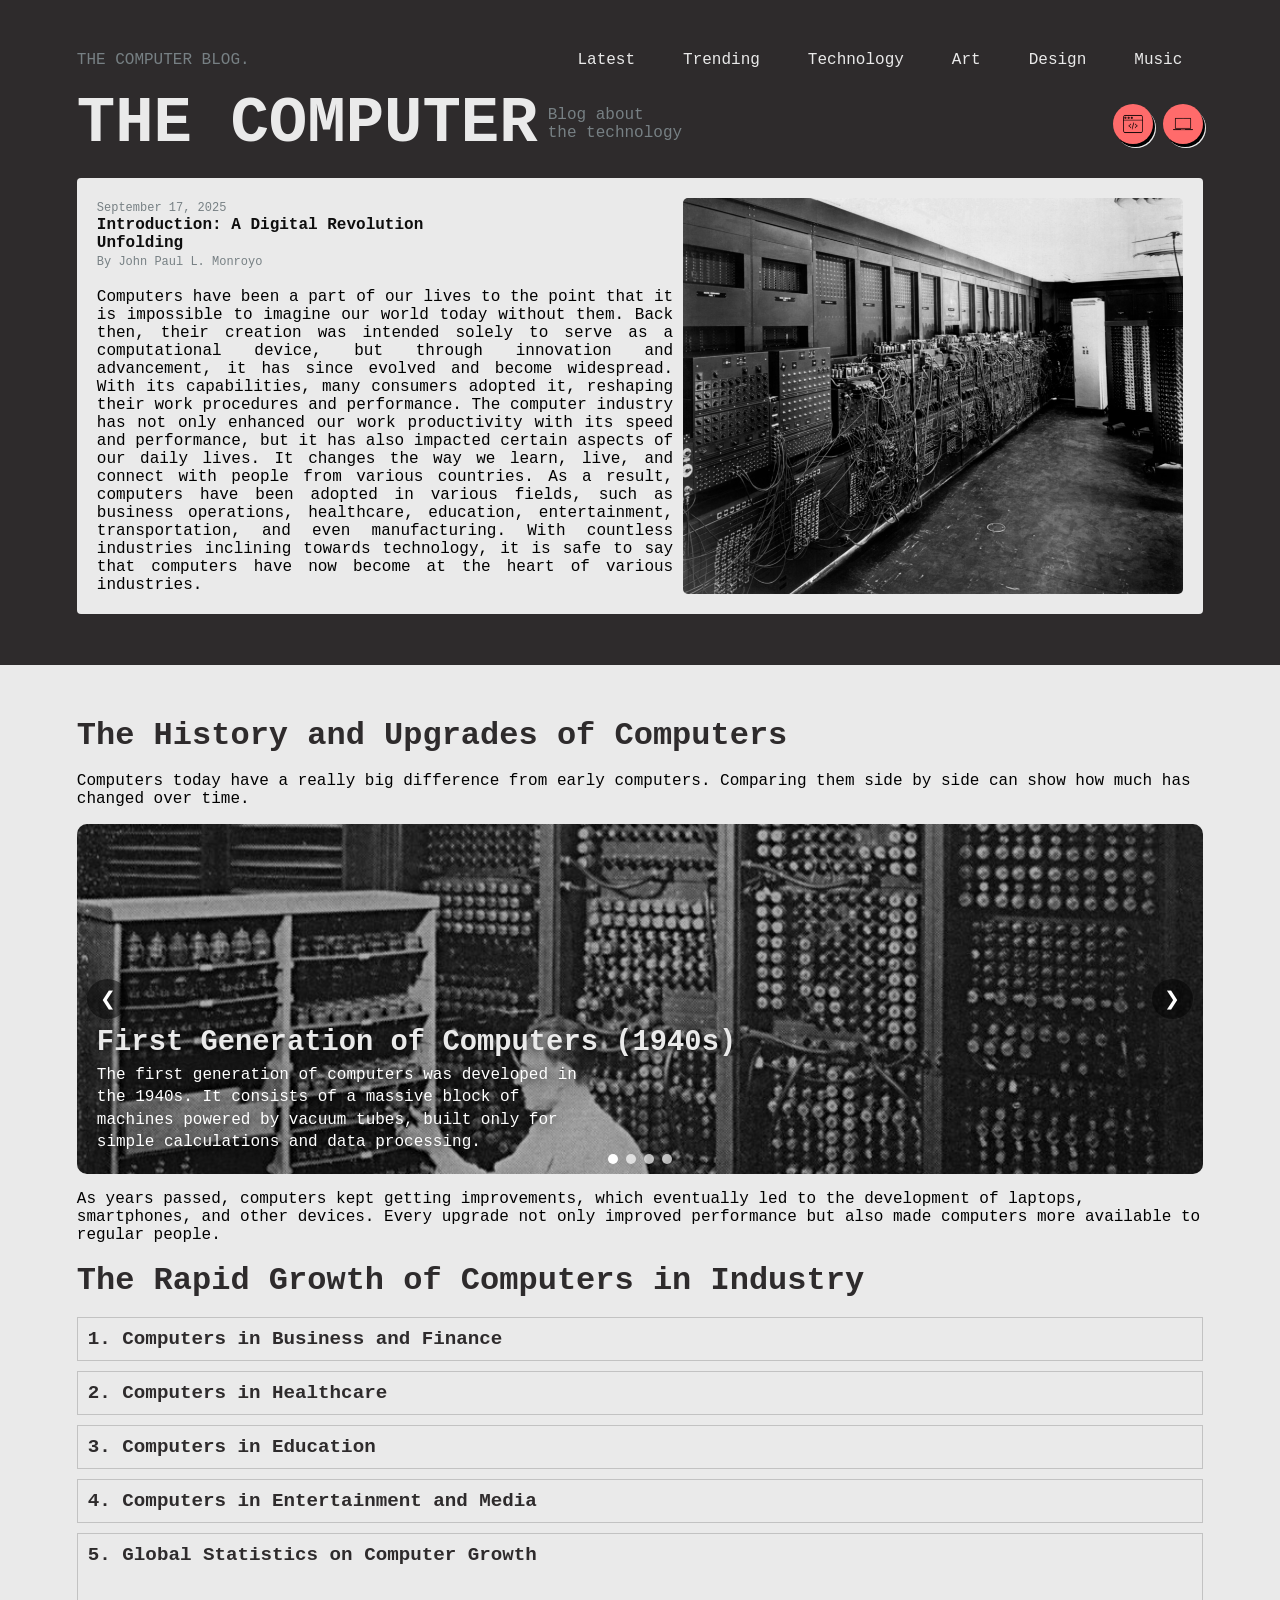
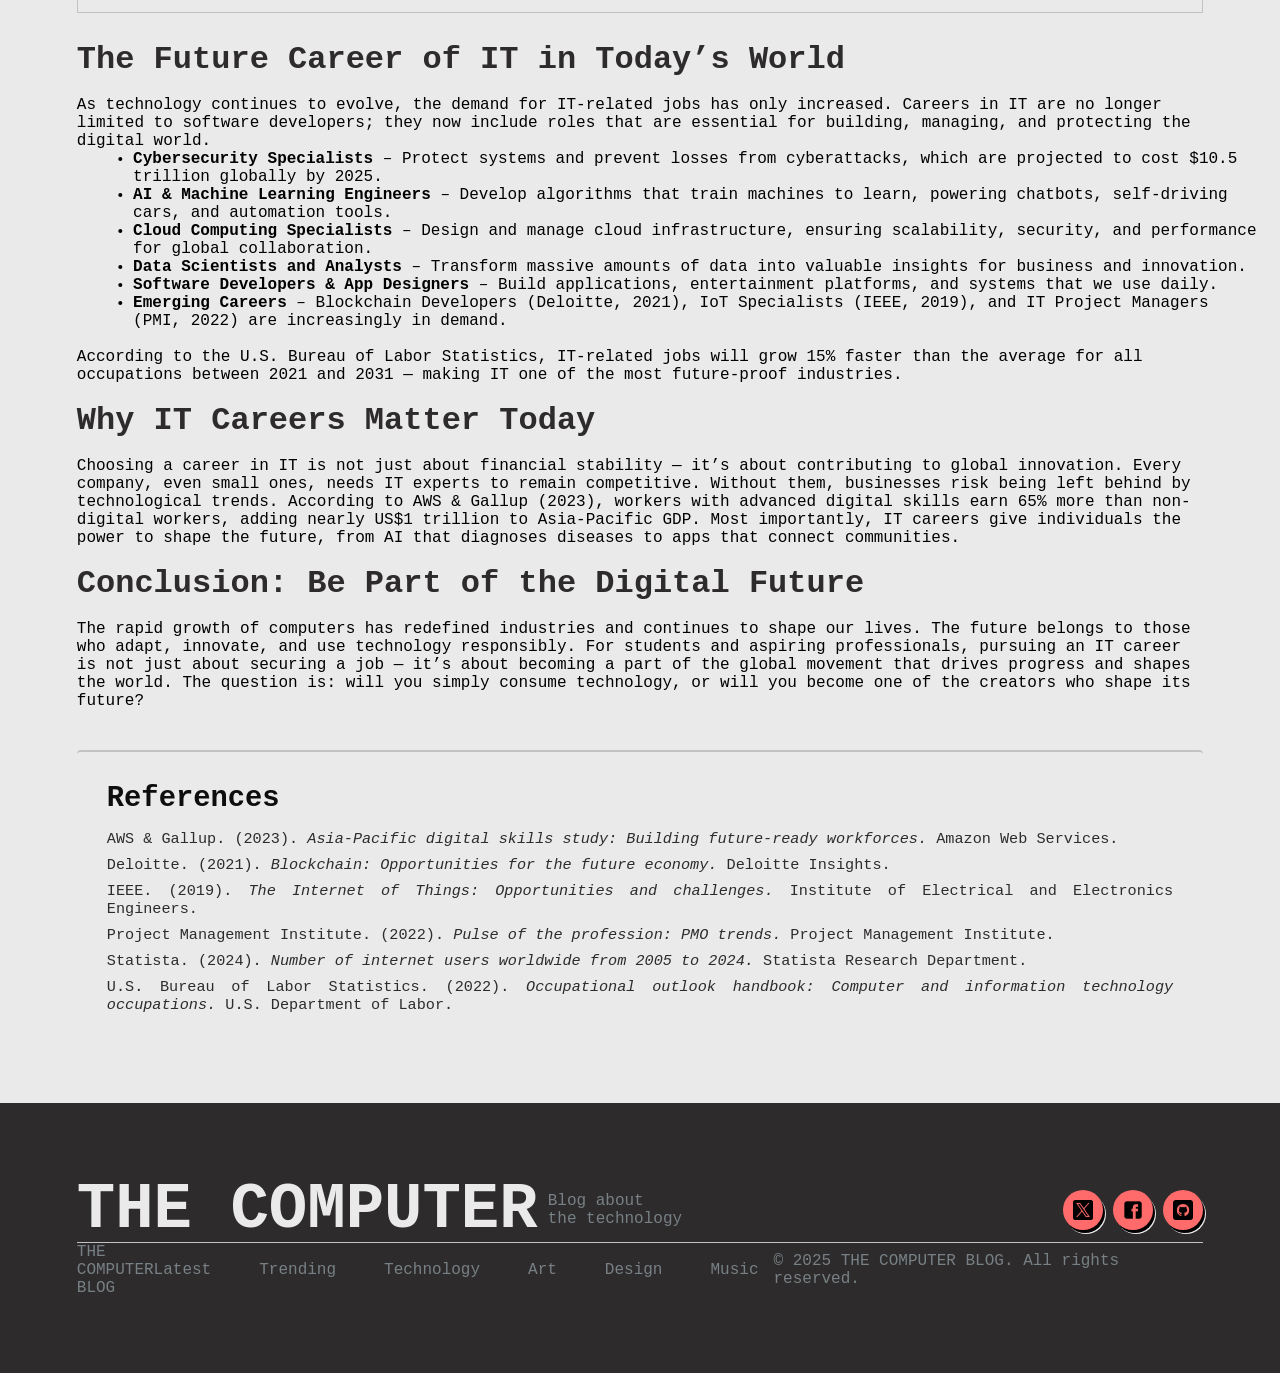
==== commit 4748336b: "Update index.html" ====
--- a/index.html
+++ b/index.html
@@ -7,6 +7,7 @@
   <link rel="stylesheet" href="css/style.css">
   <link rel="preconnect" href="https://fonts.googleapis.com">
   <link rel="preconnect" href="https://fonts.gstatic.com" crossorigin>
+  <link rel="icon" type="image/png" href="img/blogging (1).png">
   <link href="https://fonts.googleapis.com/css2?family=Poppins:ital,wght@0,100;0,200;0,300;0,400;0,500;0,600;0,700;0,800;0,900;1,100;1,200;1,300;1,400;1,500;1,600;1,700;1,800;1,900&display=swap" rel="stylesheet">
   <style>
    
@@ -73,7 +74,7 @@
         <div class="carousel-slide">
           <img src="img/ENIAC-changing_a_tube_(cropped).jpg" alt="Tech Image 1">
           <div class="carousel-text">
-            <h2>First Generation of Computers (1940s)</h2>
+            <h2 style="color: #eaeaea">First Generation of Computers (1940s)</h2>
             <p>The first generation of computers was developed in the 1940s. It consists of a massive block of
             machines powered by vacuum tubes, built only for simple calculations and data processing.</p>
           </div>
@@ -81,7 +82,7 @@
         <div class="carousel-slide">
           <img src="img/harwell_cadet.jpg" alt="Tech Image 2">
           <div class="carousel-text">
-            <h2>Second Generation of Computers (1950s)</h2>
+            <h2 style="color: #eaeaea">Second Generation of Computers (1950s)</h2>
             <p>In the 1950s, the second generation of computers introduced transistors, making computers
             smaller, faster, and more reliable. </p>
           </div>
@@ -89,7 +90,7 @@
         <div class="carousel-slide">
           <img src="img/NV_0222_Steber_Figure02.jpg" alt="Tech Image 3">
           <div class="carousel-text">
-            <h2>Third Generation of Computers (1960s and 1970s)</h2>
+            <h2 style="color: #eaeaea">Third Generation of Computers (1960s and 1970s)</h2>
             <p>After that, around the 1960s and 1970s, computers switched
             from transistors to integrated circuits, which improved speed and efficiency even more.</p>
           </div>
@@ -97,7 +98,7 @@
         <div class="carousel-slide">
           <img src="img/images (1).jpeg" alt="Tech Image 4">
           <div class="carousel-text">
-            <h2>Fourth to current Generation of Computers (1970s)</h2>
+            <h2 style="color: #eaeaea">Fourth to current Generation of Computers (1970s)</h2>
             <p>The biggest leap in performance happened when the fourth generation of computers at the
             beginning of the late 1970s introduced microprocessors, which was the starting point of people
             owning personal computers that they could keep in their homes and offices.</p>
@@ -319,3 +320,5 @@
 </html>
 
 
+
+
